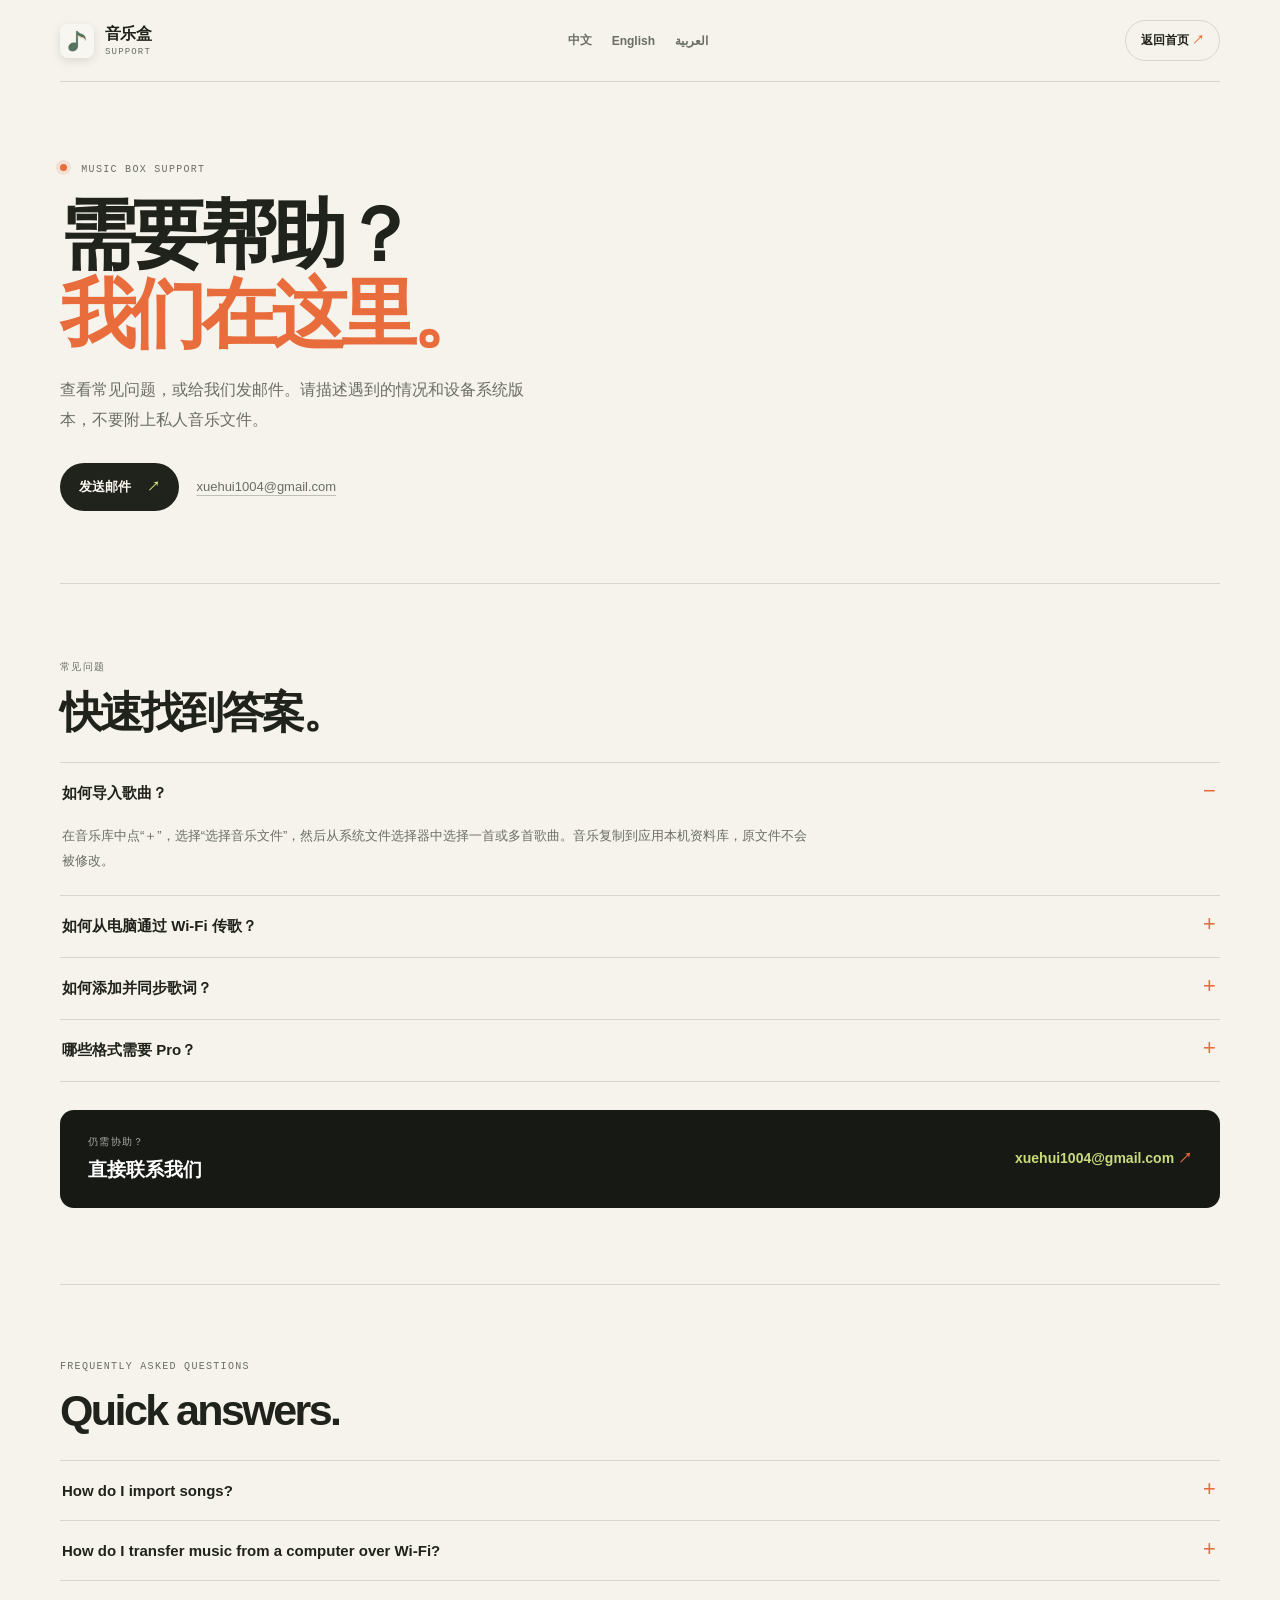
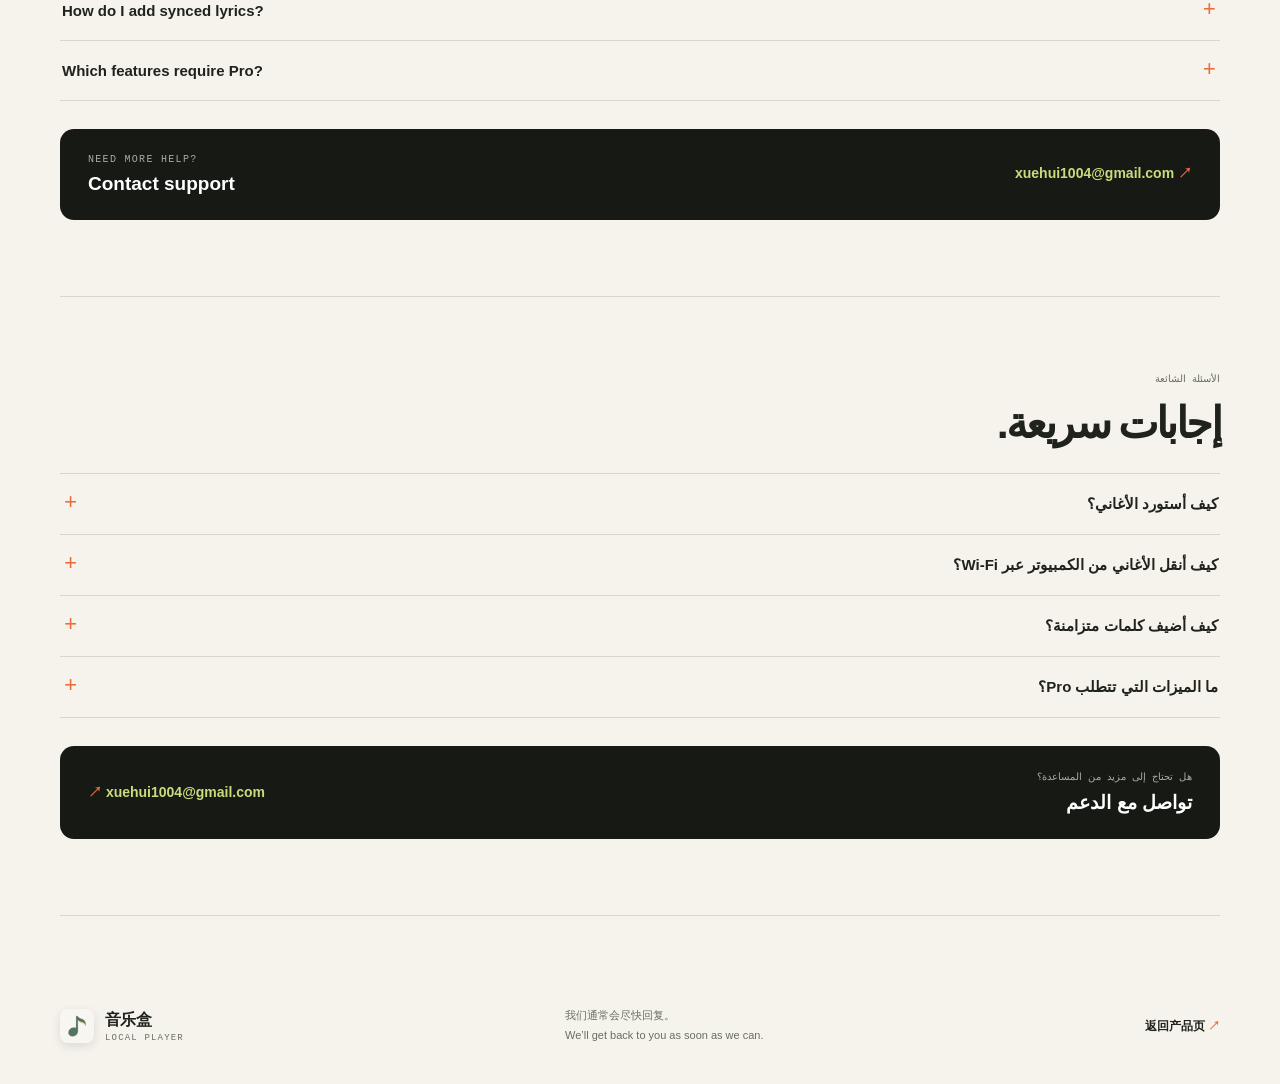
==== support/index.html @ 859658b8 "Add files via upload" ====
<!doctype html>
<html lang="zh-CN">
<head>
  <meta charset="utf-8">
  <meta name="viewport" content="width=device-width, initial-scale=1">
  <meta name="theme-color" content="#151711">
  <meta name="description" content="音乐盒技术支持、常见问题与联系方式。">
  <title>支持与帮助 · 音乐盒</title>
  <link rel="icon" href="../assets/app-icon.png">
  <link rel="stylesheet" href="../styles.css">
</head>
<body>
  <header class="topbar wrap">
    <a class="brand" href="../" aria-label="音乐盒首页">
      <img class="brand-icon" src="../assets/app-icon.png" alt="">
      <span>音乐盒 <small>SUPPORT</small></span>
    </a>
    <nav class="language-nav" aria-label="Choose language">
      <a href="#zh">中文</a>
      <a href="#en">English</a>
      <a href="#ar" lang="ar" dir="rtl">العربية</a>
    </nav>
    <a class="support-link" href="../">返回首页 <span aria-hidden="true">↗</span></a>
  </header>

  <main class="support-main wrap">
    <section class="support-hero">
      <p class="eyebrow"><span class="live-dot"></span> MUSIC BOX SUPPORT</p>
      <h1>需要帮助？<br><em>我们在这里。</em></h1>
      <p class="hero-intro">查看常见问题，或给我们发邮件。请描述遇到的情况和设备系统版本，不要附上私人音乐文件。</p>
      <a class="button button-primary" href="mailto:xuehui1004@gmail.com">发送邮件 <span aria-hidden="true">↗</span></a>
      <p class="contact-address"><a href="mailto:xuehui1004@gmail.com">xuehui1004@gmail.com</a></p>
    </section>

    <section class="support-language" id="zh" lang="zh-CN">
      <div class="section-heading compact-heading">
        <p class="eyebrow">常见问题</p>
        <h2>快速找到答案。</h2>
      </div>
      <div class="faq-list">
        <details open>
          <summary>如何导入歌曲？</summary>
          <p>在音乐库中点“＋”，选择“选择音乐文件”，然后从系统文件选择器中选择一首或多首歌曲。音乐复制到应用本机资料库，原文件不会被修改。</p>
        </details>
        <details>
          <summary>如何从电脑通过 Wi-Fi 传歌？</summary>
          <p>让手机和电脑连接同一 Wi-Fi，在音乐盒的导入页面开启 Wi-Fi 传歌，然后在电脑浏览器输入手机页面显示的地址。请只在可信任的 Wi-Fi 下开启，并保持传歌页面在前台。局域网权限、电脑防火墙或路由器设备隔离可能影响连接。</p>
        </details>
        <details>
          <summary>如何添加并同步歌词？</summary>
          <p>传歌时可同时选择歌曲和对应的 .lrc 文件。歌词需要包含有效时间戳并使用 UTF-8 编码；在播放器中点“词”即可查看同步歌词。点按歌词行可跳转到对应时间。</p>
        </details>
        <details>
          <summary>哪些格式需要 Pro？</summary>
          <p>MP3、AAC、M4A 为基础格式。其他进阶音频格式和十段均衡器需要 Pro 权益。</p>
        </details>
      </div>
      <div class="contact-panel">
        <div><p class="eyebrow">仍需协助？</p><h3>直接联系我们</h3></div>
        <a href="mailto:xuehui1004@gmail.com">xuehui1004@gmail.com <span aria-hidden="true">↗</span></a>
      </div>
    </section>

    <section class="support-language" id="en" lang="en">
      <div class="section-heading compact-heading">
        <p class="eyebrow">FREQUENTLY ASKED QUESTIONS</p>
        <h2>Quick answers.</h2>
      </div>
      <div class="faq-list">
        <details>
          <summary>How do I import songs?</summary>
          <p>In your library, tap “+” and choose “Select Music Files.” Pick one or more files in the system file picker. Music is copied into the app’s local library; the original files are not changed.</p>
        </details>
        <details>
          <summary>How do I transfer music from a computer over Wi-Fi?</summary>
          <p>Connect your phone and computer to the same Wi-Fi. Start Wi-Fi Transfer on the Import screen, then enter the address shown on your phone in a computer browser. Use a trusted network and keep the transfer screen open. Local network permissions, a computer firewall, or router device isolation can affect the connection.</p>
        </details>
        <details>
          <summary>How do I add synced lyrics?</summary>
          <p>Select an .lrc file together with its song during transfer. Lyrics need valid timestamps and UTF-8 encoding. Tap “Lyrics” in the player to view them; tap a line to seek to its timestamp.</p>
        </details>
        <details>
          <summary>Which features require Pro?</summary>
          <p>MP3, AAC, and M4A are standard formats. Other advanced audio formats and the 10-band equalizer require Pro.</p>
        </details>
      </div>
      <div class="contact-panel">
        <div><p class="eyebrow">NEED MORE HELP?</p><h3>Contact support</h3></div>
        <a href="mailto:xuehui1004@gmail.com">xuehui1004@gmail.com <span aria-hidden="true">↗</span></a>
      </div>
    </section>

    <section class="support-language arabic-section" id="ar" lang="ar" dir="rtl">
      <div class="section-heading compact-heading">
        <p class="eyebrow">الأسئلة الشائعة</p>
        <h2>إجابات سريعة.</h2>
      </div>
      <div class="faq-list">
        <details>
          <summary>كيف أستورد الأغاني؟</summary>
          <p>من مكتبتك، اضغط على «+» واختر «تحديد ملفات الموسيقى». حدّد ملفًا واحدًا أو عدة ملفات من منتقي الملفات في النظام. تُنسخ الأغاني إلى مكتبة التطبيق المحلية دون تعديل الملفات الأصلية.</p>
        </details>
        <details>
          <summary>كيف أنقل الأغاني من الكمبيوتر عبر Wi-Fi؟</summary>
          <p>صِل الهاتف والكمبيوتر بشبكة Wi-Fi نفسها. ابدأ النقل عبر Wi-Fi من صفحة الاستيراد، ثم أدخل العنوان الظاهر على الهاتف في متصفح الكمبيوتر. استخدم شبكة موثوقة وأبقِ صفحة النقل مفتوحة. قد تؤثر أذونات الشبكة المحلية أو جدار حماية الكمبيوتر أو عزل الأجهزة في جهاز التوجيه على الاتصال.</p>
        </details>
        <details>
          <summary>كيف أضيف كلمات متزامنة؟</summary>
          <p>اختر ملف .lrc مع الأغنية أثناء النقل. يجب أن يحتوي الملف على طوابع زمنية صالحة وأن يكون بترميز UTF-8. اضغط على «الكلمات» في المشغّل لعرضها، أو انقر على سطر للانتقال إلى توقيته.</p>
        </details>
        <details>
          <summary>ما الميزات التي تتطلب Pro؟</summary>
          <p>الصيغ الأساسية هي MP3 وAAC وM4A. تتطلب الصيغ الصوتية المتقدمة الأخرى والمعادل الصوتي ذي النطاقات العشرة ميزة Pro.</p>
        </details>
      </div>
      <div class="contact-panel">
        <div><p class="eyebrow">هل تحتاج إلى مزيد من المساعدة؟</p><h3>تواصل مع الدعم</h3></div>
        <a href="mailto:xuehui1004@gmail.com">xuehui1004@gmail.com <span aria-hidden="true">↗</span></a>
      </div>
    </section>
  </main>

  <footer class="footer wrap">
    <a class="brand" href="../">
      <img class="brand-icon" src="../assets/app-icon.png" alt="">
      <span>音乐盒 <small>LOCAL PLAYER</small></span>
    </a>
    <p>我们通常会尽快回复。<br><span lang="en">We’ll get back to you as soon as we can.</span></p>
    <a class="footer-contact" href="../">返回产品页 <span aria-hidden="true">↗</span></a>
  </footer>
</body>
</html>
---- styles.css ----
:root {
  color-scheme: light;
  --ink: #20231c;
  --muted: #6a6e63;
  --paper: #f5f3ec;
  --line: rgba(32, 35, 28, .14);
  --orange: #e96d3c;
  --lime: #c9dc7c;
  --dark: #171a14;
  --mono: ui-monospace, SFMono-Regular, Menlo, monospace;
  --sans: -apple-system, BlinkMacSystemFont, 'Segoe UI', 'Noto Sans SC', sans-serif;
}

* { box-sizing: border-box; }
html { scroll-behavior: smooth; }
body {
  margin: 0;
  background: var(--paper);
  color: var(--ink);
  font-family: var(--sans);
  -webkit-font-smoothing: antialiased;
}
a { color: inherit; }
.wrap { width: min(1160px, calc(100% - 48px)); margin-inline: auto; }
.topbar { min-height: 82px; display: flex; align-items: center; justify-content: space-between; gap: 28px; border-bottom: 1px solid var(--line); }
.brand { display: inline-flex; align-items: center; gap: 11px; text-decoration: none; font-weight: 800; letter-spacing: -.04em; }
.brand small { display: block; margin-top: 2px; color: var(--muted); font: 9px var(--mono); letter-spacing: .13em; }
.brand-icon { width: 34px; height: 34px; display: block; border-radius: 8px; object-fit: cover; box-shadow: 0 3px 10px rgba(32,35,28,.12); }
.language-nav { display: flex; align-items: center; gap: 20px; }
.language-nav a, .support-link, .text-link, .footer-contact { text-decoration: none; font-size: 12px; font-weight: 700; }
.language-nav a { color: var(--muted); }
.language-nav a:hover, .text-link:hover, .footer-contact:hover { color: var(--orange); }
.support-link { padding: 11px 15px; border: 1px solid var(--line); border-radius: 999px; }
.support-link span, .footer-contact span { color: var(--orange); }
.hero { min-height: 560px; display: grid; grid-template-columns: 1fr .9fr; align-items: center; gap: 42px; padding-block: 70px 86px; }
.eyebrow { margin: 0 0 20px; color: var(--muted); font: 10px var(--mono); letter-spacing: .13em; text-transform: uppercase; }
.live-dot { display: inline-block; width: 7px; height: 7px; margin-right: 7px; border-radius: 50%; background: var(--orange); box-shadow: 0 0 0 4px rgba(233,109,60,.14); vertical-align: 1px; }
h1, h2, h3, p { margin-top: 0; }
h1 { max-width: 650px; margin-bottom: 22px; font-size: clamp(46px, 7vw, 82px); line-height: 1.04; letter-spacing: -.075em; }
h1 em { color: var(--orange); font-style: normal; }
.hero-intro { max-width: 475px; color: var(--muted); font-size: 16px; line-height: 1.85; }
.hero-actions { display: flex; align-items: center; gap: 24px; margin-top: 30px; }
.button { display: inline-flex; min-height: 48px; align-items: center; justify-content: center; gap: 16px; padding: 0 19px; border-radius: 999px; text-decoration: none; font-size: 13px; font-weight: 800; }
.button-primary { color: #fffaf4; background: var(--ink); }
.button-primary:hover { background: var(--orange); }
.button-primary span { color: var(--lime); }
.text-link { color: var(--ink); }
.text-link span { color: var(--orange); }
.player-art { position: relative; min-height: 400px; display: grid; place-items: center; isolation: isolate; }
.art-glow { position: absolute; z-index: -1; width: 340px; height: 340px; border-radius: 50%; background: #e5e0cf; filter: blur(1px); }
.record { width: min(340px, 78vw); aspect-ratio: 1; display: grid; place-items: center; border: 1px solid rgba(255,255,255,.13); border-radius: 50%; background: repeating-radial-gradient(circle at center, #272a22 0, #272a22 3px, #30332b 4px, #22251e 5px, #272a22 9px); box-shadow: 0 30px 70px rgba(32,35,28,.22); animation: record-turn 28s linear infinite; }
.record::before { content: ''; position: absolute; width: 48%; aspect-ratio: 1; border: 1px solid rgba(255,255,255,.1); border-radius: 50%; }
.record-label { width: 32%; aspect-ratio: 1; display: grid; place-items: center; border: 6px solid #b75735; border-radius: 50%; background: var(--orange); color: var(--dark); font: 800 22px var(--mono); letter-spacing: -.12em; }
.mini-card { position: absolute; right: 1%; bottom: 7%; width: min(360px, 92%); min-height: 86px; display: flex; align-items: center; gap: 13px; padding: 13px; border: 1px solid rgba(255,255,255,.13); border-radius: 14px; background: rgba(23,26,20,.94); color: #fff; box-shadow: 0 20px 45px rgba(32,35,28,.2); }
.mini-cover { width: 54px; height: 54px; flex: 0 0 54px; overflow: hidden; border-radius: 8px; background: var(--lime); }
.mini-cover img { width: 100%; height: 100%; display: block; object-fit: cover; }
.mini-meta { min-width: 100px; display: grid; gap: 5px; }
.mini-meta strong { font-size: 12px; }
.mini-meta span { color: #aaa; font-size: 10px; }
.equalizer { height: 28px; display: flex; align-items: center; gap: 3px; margin-left: auto; }
.equalizer i { width: 3px; border-radius: 2px; background: var(--orange); }
.equalizer i:nth-child(1), .equalizer i:nth-child(7) { height: 8px; }
.equalizer i:nth-child(2), .equalizer i:nth-child(6) { height: 16px; }
.equalizer i:nth-child(3), .equalizer i:nth-child(5) { height: 22px; }
.equalizer i:nth-child(4) { height: 12px; }
.orbit-note { position: absolute; color: #77796f; font: 9px var(--mono); letter-spacing: .12em; }
.note-one { top: 10%; right: 4%; }
.note-two { bottom: 14%; left: 1%; }
.feature-ribbon { display: grid; grid-template-columns: repeat(4, 1fr); border-block: 1px solid var(--line); }
.feature-ribbon div { display: flex; align-items: center; gap: 13px; min-height: 72px; padding-inline: 20px; border-right: 1px solid var(--line); font-size: 13px; font-weight: 700; }
.feature-ribbon div:first-child { padding-left: 0; }
.feature-ribbon div:last-child { border: 0; }
.feature-number, .card-index { color: var(--orange); font: 10px var(--mono); letter-spacing: .08em; }
.language-section { padding-block: 118px; border-bottom: 1px solid var(--line); scroll-margin-top: 30px; }
.alternate { padding-top: 106px; }
.section-heading { max-width: 690px; margin-bottom: 42px; }
.section-heading .eyebrow { margin-bottom: 14px; }
.section-heading h2 { margin-bottom: 17px; font-size: clamp(32px, 4.4vw, 52px); line-height: 1.12; letter-spacing: -.06em; }
.section-lead { max-width: 650px; margin-bottom: 0; color: var(--muted); font-size: 16px; line-height: 1.8; }
.feature-grid { display: grid; grid-template-columns: repeat(2, 1fr); gap: 15px; }
.feature-card { min-height: 230px; padding: 28px; border-radius: 16px; }
.feature-card h3 { margin: 32px 0 12px; font-size: 20px; letter-spacing: -.04em; }
.feature-card p { max-width: 500px; margin-bottom: 0; font-size: 14px; line-height: 1.8; }
.feature-card .fine-print { margin-top: 12px; font-size: 12px; opacity: .72; }
.card-dark { background: var(--dark); color: #f8f6ef; }
.card-light { border: 1px solid var(--line); background: rgba(255,255,255,.34); }
.card-orange { background: var(--orange); color: #211a15; }
.card-orange .card-index { color: #fff5d7; }
.alternate .feature-card { min-height: 245px; }
.arabic-section { font-family: 'Noto Sans Arabic', var(--sans); }
.arabic-section .eyebrow, .arabic-section .card-index { letter-spacing: 0; }
.arabic-section .feature-card p { line-height: 2; }
.footer { min-height: 120px; display: flex; align-items: center; justify-content: space-between; gap: 24px; }
.footer p { margin: 0; color: var(--muted); font-size: 11px; line-height: 1.8; }
.footer p span { font-family: var(--sans); }
.footer-contact { font-size: 12px; }

.support-main { padding-bottom: 50px; }
.support-hero { padding-block: 82px 72px; border-bottom: 1px solid var(--line); }
.support-hero h1 { font-size: clamp(48px, 7vw, 76px); }
.support-hero .button { margin-top: 13px; }
.contact-address { display: inline-block; margin: 0 0 0 13px; color: var(--muted); font-size: 13px; }
.contact-address a { text-decoration-color: rgba(32,35,28,.25); text-underline-offset: 4px; }
.support-language { padding-block: 76px; border-bottom: 1px solid var(--line); scroll-margin-top: 26px; }
.compact-heading { margin-bottom: 26px; }
.compact-heading h2 { font-size: clamp(30px, 4vw, 43px); }
.faq-list { border-top: 1px solid var(--line); }
.faq-list details { border-bottom: 1px solid var(--line); }
.faq-list summary { position: relative; padding: 21px 36px 21px 2px; cursor: pointer; list-style: none; font-size: 15px; font-weight: 800; }
.faq-list summary::-webkit-details-marker { display: none; }
.faq-list summary::after { content: '+'; position: absolute; right: 4px; top: 17px; color: var(--orange); font: 22px var(--mono); }
.faq-list details[open] summary::after { content: '−'; }
.faq-list details p { max-width: 790px; padding: 0 40px 21px 2px; margin: 0; color: var(--muted); font-size: 13px; line-height: 1.9; }
.arabic-section .faq-list summary { padding: 21px 2px 21px 36px; }
.arabic-section .faq-list summary::after { left: 4px; right: auto; }
.arabic-section .faq-list details p { padding: 0 2px 21px 40px; line-height: 2; }
.contact-panel { display: flex; align-items: center; justify-content: space-between; gap: 24px; margin-top: 28px; padding: 25px 28px; border-radius: 14px; background: var(--dark); color: #fff; }
.contact-panel .eyebrow { margin-bottom: 8px; color: #aaa; }
.contact-panel h3 { margin: 0; font-size: 19px; }
.contact-panel a { color: var(--lime); text-decoration: none; font-size: 14px; font-weight: 700; }
.contact-panel a span { color: var(--orange); }

@keyframes record-turn { to { transform: rotate(360deg); } }
@media (prefers-reduced-motion: reduce) { html { scroll-behavior: auto; } .record { animation: none; } }
@media (max-width: 760px) {
  .wrap { width: min(100% - 34px, 600px); }
  .topbar { min-height: 72px; gap: 12px; }
  .brand { font-size: 14px; }
  .brand-icon { width: 30px; height: 30px; }
  .brand small { font-size: 7px; }
  .language-nav { gap: 10px; }
  .language-nav a, .support-link { font-size: 10px; }
  .support-link { padding: 9px 10px; }
  .hero { min-height: auto; grid-template-columns: 1fr; gap: 14px; padding-block: 61px 48px; }
  .hero-intro { font-size: 14px; }
  .player-art { min-height: 350px; }
  .record { width: 280px; }
  .art-glow { width: 280px; height: 280px; }
  .mini-card { right: 0; bottom: 3%; }
  .feature-ribbon { grid-template-columns: repeat(2, 1fr); }
  .feature-ribbon div { min-height: 58px; padding-inline: 8px; font-size: 11px; }
  .feature-ribbon div:nth-child(2) { border-right: 0; }
  .feature-ribbon div:nth-child(-n+2) { border-bottom: 1px solid var(--line); }
  .feature-ribbon div:first-child { padding-left: 8px; }
  .language-section { padding-block: 78px; }
  .section-heading { margin-bottom: 28px; }
  .section-lead { font-size: 14px; }
  .feature-grid { grid-template-columns: 1fr; gap: 11px; }
  .feature-card, .alternate .feature-card { min-height: auto; padding: 23px; }
  .feature-card h3 { margin-top: 24px; }
  .footer { min-height: 108px; flex-wrap: wrap; padding-block: 23px; }
  .footer p { order: 3; width: 100%; }
  .support-hero { padding-block: 64px 52px; }
  .support-hero h1 { font-size: 54px; }
  .support-language { padding-block: 60px; }
  .contact-panel { align-items: flex-start; flex-direction: column; padding: 22px; }
  .contact-address { display: block; margin: 13px 0 0; }
}
@media (max-width: 400px) {
  .language-nav { gap: 7px; }
  .language-nav a { font-size: 9px; }
  .support-link { padding: 8px; font-size: 9px; }
  .brand small { letter-spacing: .07em; }
  .player-art { min-height: 300px; }
  .record { width: 240px; }
  .art-glow { width: 240px; height: 240px; }
}
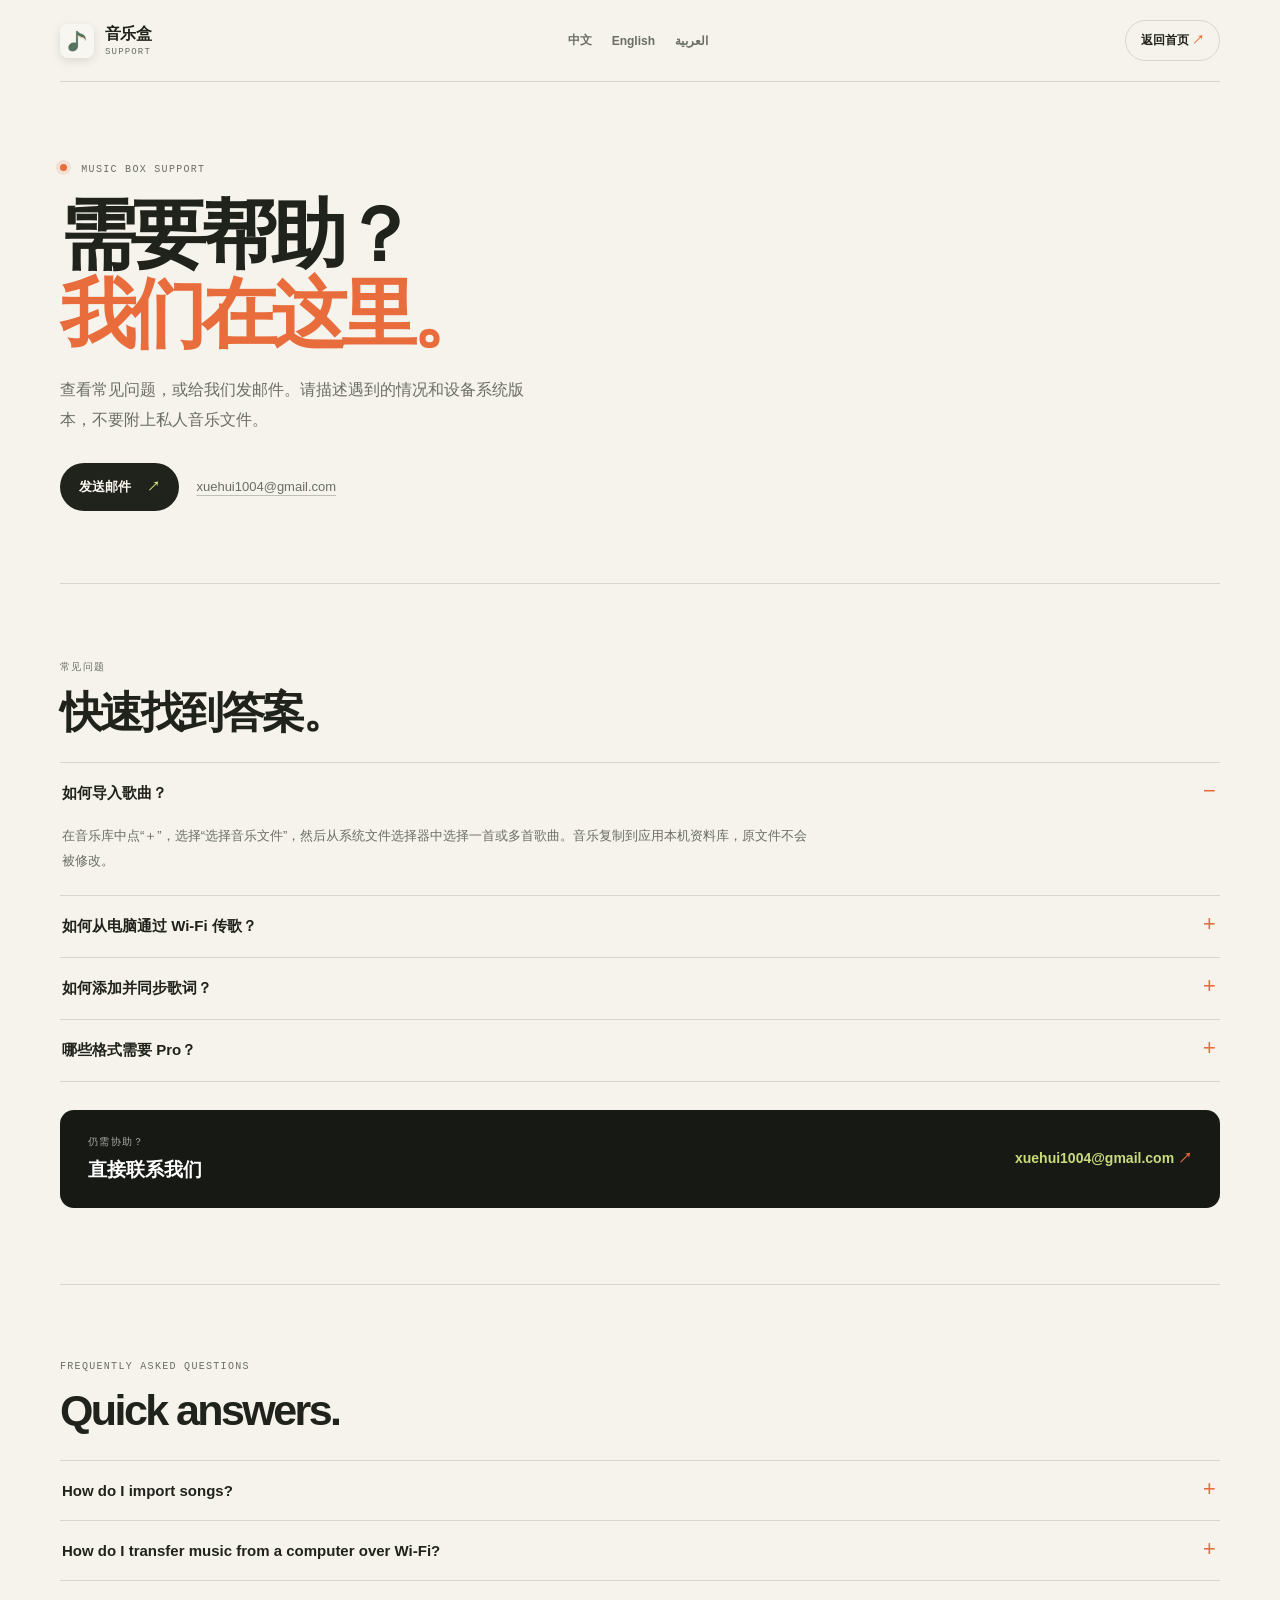
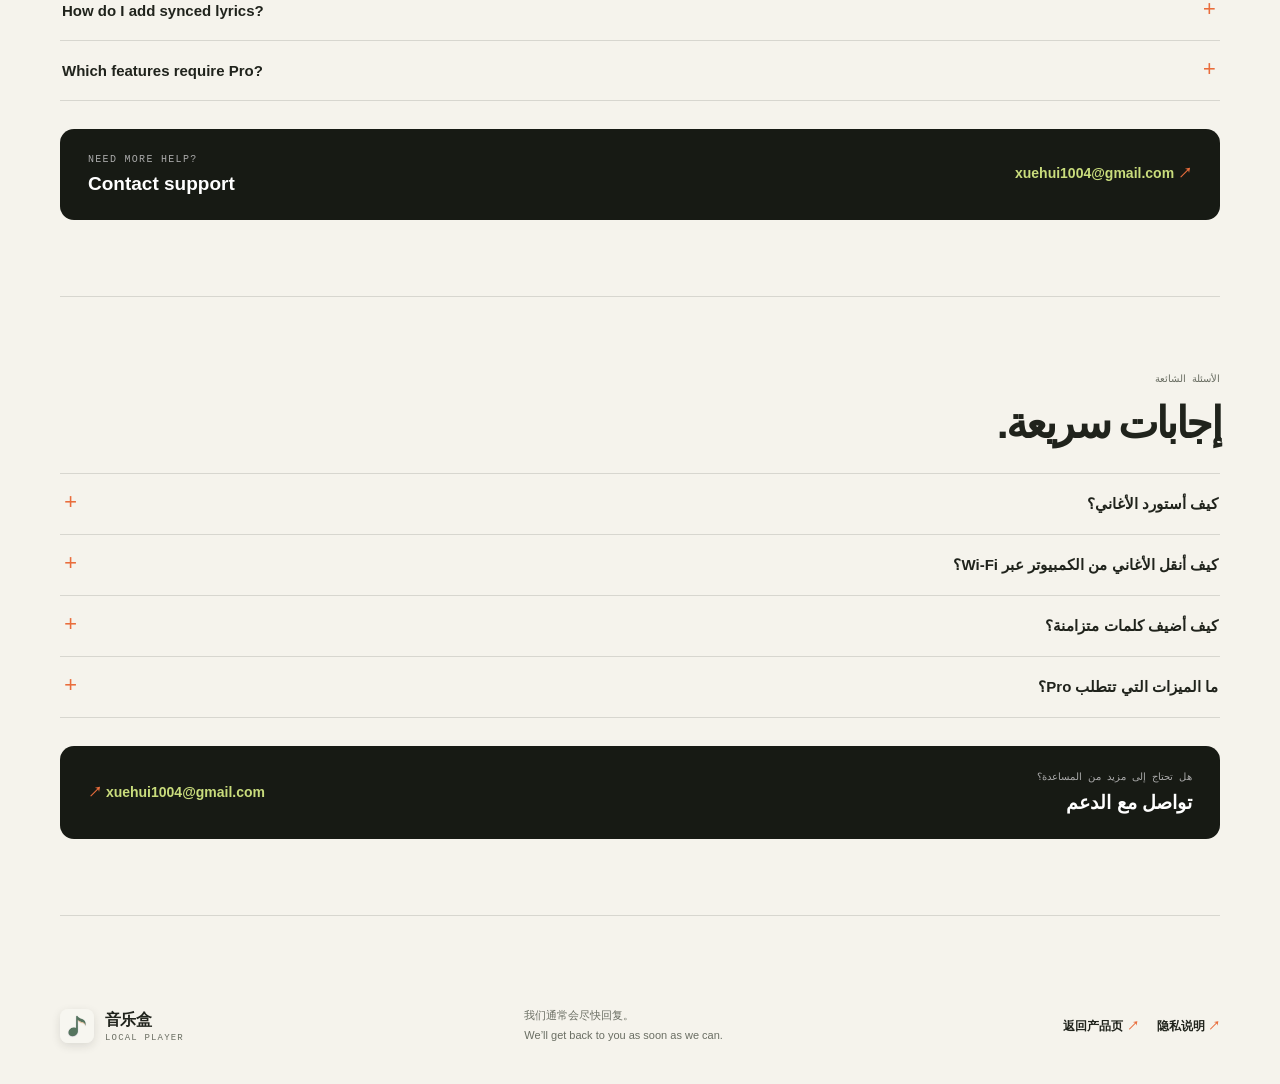
==== commit 106e6224: "Link privacy policy from support page" ====
--- a/support/index.html
+++ b/support/index.html
@@ -126,7 +126,10 @@
       <span>音乐盒 <small>LOCAL PLAYER</small></span>
     </a>
     <p>我们通常会尽快回复。<br><span lang="en">We’ll get back to you as soon as we can.</span></p>
-    <a class="footer-contact" href="../">返回产品页 <span aria-hidden="true">↗</span></a>
+    <nav class="footer-links" aria-label="更多信息">
+      <a class="footer-contact" href="../">返回产品页 <span aria-hidden="true">↗</span></a>
+      <a class="footer-contact" href="../privacy/">隐私说明 <span aria-hidden="true">↗</span></a>
+    </nav>
   </footer>
 </body>
 </html>
--- a/styles.css
+++ b/styles.css
@@ -94,6 +94,7 @@
 .footer p { margin: 0; color: var(--muted); font-size: 11px; line-height: 1.8; }
 .footer p span { font-family: var(--sans); }
 .footer-contact { font-size: 12px; }
+.footer-links { display: flex; align-items: center; gap: 18px; }
 
 .support-main { padding-bottom: 50px; }
 .support-hero { padding-block: 82px 72px; border-bottom: 1px solid var(--line); }
@@ -119,6 +120,26 @@
 .contact-panel h3 { margin: 0; font-size: 19px; }
 .contact-panel a { color: var(--lime); text-decoration: none; font-size: 14px; font-weight: 700; }
 .contact-panel a span { color: var(--orange); }
+
+.policy-main { padding-bottom: 40px; }
+.policy-hero { padding-block: 76px 56px; border-bottom: 1px solid var(--line); }
+.policy-hero h1 { font-size: clamp(46px, 7vw, 72px); }
+.policy-hero .hero-intro { max-width: 760px; }
+.policy-meta { color: var(--muted); font-size: 12px; }
+.policy-language { padding-block: 64px; border-bottom: 1px solid var(--line); scroll-margin-top: 26px; }
+.policy-language > h2 { margin-bottom: 10px; font-size: clamp(29px, 4vw, 42px); letter-spacing: -.05em; }
+.policy-intro { max-width: 820px; margin-bottom: 30px; color: var(--muted); font-size: 14px; line-height: 1.9; }
+.policy-list { border-top: 1px solid var(--line); }
+.policy-entry { display: grid; grid-template-columns: minmax(180px, .7fr) 2fr; gap: 34px; padding: 23px 0; border-bottom: 1px solid var(--line); }
+.policy-entry h3 { margin: 0; font-size: 15px; line-height: 1.6; }
+.policy-entry p, .policy-entry li { color: var(--muted); font-size: 13px; line-height: 1.9; }
+.policy-entry p:last-child { margin-bottom: 0; }
+.policy-entry ul { margin: 0; padding-inline-start: 20px; }
+.policy-entry a { color: var(--ink); text-decoration-color: var(--orange); text-underline-offset: 3px; }
+.policy-contact { margin-top: 30px; }
+.policy-contact a { color: var(--lime); text-decoration: none; font-size: 14px; font-weight: 700; }
+.arabic-section .policy-entry { text-align: right; }
+.arabic-section .policy-entry ul { padding-inline-start: 0; padding-inline-end: 20px; }
 
 @keyframes record-turn { to { transform: rotate(360deg); } }
 @media (prefers-reduced-motion: reduce) { html { scroll-behavior: auto; } .record { animation: none; } }
@@ -150,11 +171,15 @@
   .feature-card h3 { margin-top: 24px; }
   .footer { min-height: 108px; flex-wrap: wrap; padding-block: 23px; }
   .footer p { order: 3; width: 100%; }
+  .footer-links { margin-left: auto; }
   .support-hero { padding-block: 64px 52px; }
   .support-hero h1 { font-size: 54px; }
   .support-language { padding-block: 60px; }
   .contact-panel { align-items: flex-start; flex-direction: column; padding: 22px; }
   .contact-address { display: block; margin: 13px 0 0; }
+  .policy-hero { padding-block: 64px 48px; }
+  .policy-language { padding-block: 48px; }
+  .policy-entry { grid-template-columns: 1fr; gap: 8px; padding-block: 18px; }
 }
 @media (max-width: 400px) {
   .language-nav { gap: 7px; }
